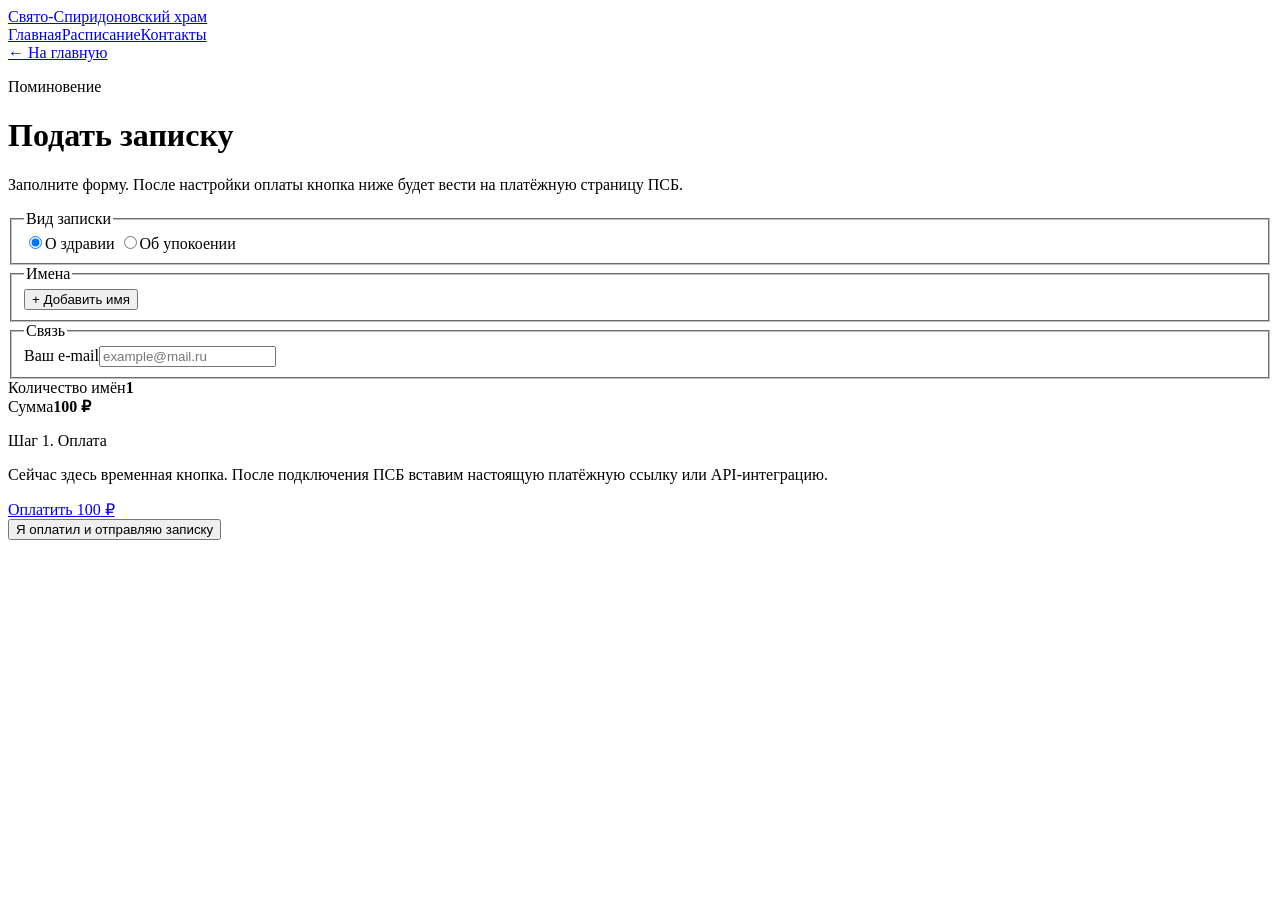
==== notes.html @ 07cff23b "test site" ====
<!doctype html>
<html lang="ru">
<head>
  <meta charset="utf-8">
  <meta name="viewport" content="width=device-width, initial-scale=1">
  <title>Подать записку — Свято-Спиридоновский храм</title>
  <link rel="stylesheet" href="css/style.css">
</head>
<body>
  <header class="site-header">
    <div class="container nav-wrap">
      <a class="brand" href="index.html">Свято-Спиридоновский храм</a>
      <nav class="nav nav-static"><a href="index.html">Главная</a><a href="index.html#schedule">Расписание</a><a href="index.html#contacts">Контакты</a></nav>
    </div>
  </header>

  <main class="notes-page">
    <div class="container narrow">
      <a class="back" href="index.html">← На главную</a>
      <p class="section-kicker">Поминовение</p>
      <h1>Подать записку</h1>
      <p class="lead">Заполните форму. После настройки оплаты кнопка ниже будет вести на платёжную страницу ПСБ.</p>

      <form id="notes-form" class="notes-form">
        <fieldset>
          <legend>Вид записки</legend>
          <div class="choice-grid">
            <label class="choice"><input type="radio" name="noteType" value="О здравии" checked><span>О здравии</span></label>
            <label class="choice"><input type="radio" name="noteType" value="Об упокоении"><span>Об упокоении</span></label>
          </div>
        </fieldset>

        <fieldset>
          <legend>Имена</legend>
          <div id="names"></div>
          <button type="button" class="btn btn-outline" id="add-name">+ Добавить имя</button>
        </fieldset>

        <fieldset>
          <legend>Связь</legend>
          <label class="field"><span>Ваш e-mail</span><input type="email" id="email" placeholder="example@mail.ru" required></label>
        </fieldset>

        <div class="summary">
          <div><span>Количество имён</span><strong id="count">1</strong></div>
          <div><span>Сумма</span><strong><span id="amount">100</span> ₽</strong></div>
        </div>

        <div class="payment-box">
          <p class="payment-title">Шаг 1. Оплата</p>
          <p>Сейчас здесь временная кнопка. После подключения ПСБ вставим настоящую платёжную ссылку или API-интеграцию.</p>
          <a id="pay-link" class="btn btn-primary btn-full" href="#">Оплатить <span id="pay-amount">100</span> ₽</a>
        </div>

        <button class="btn btn-dark btn-full" type="submit">Я оплатил и отправляю записку</button>
        <p id="form-message" class="form-message" role="status"></p>
      </form>
    </div>
  </main>

  <script src="js/notes.js"></script>
</body>
</html>
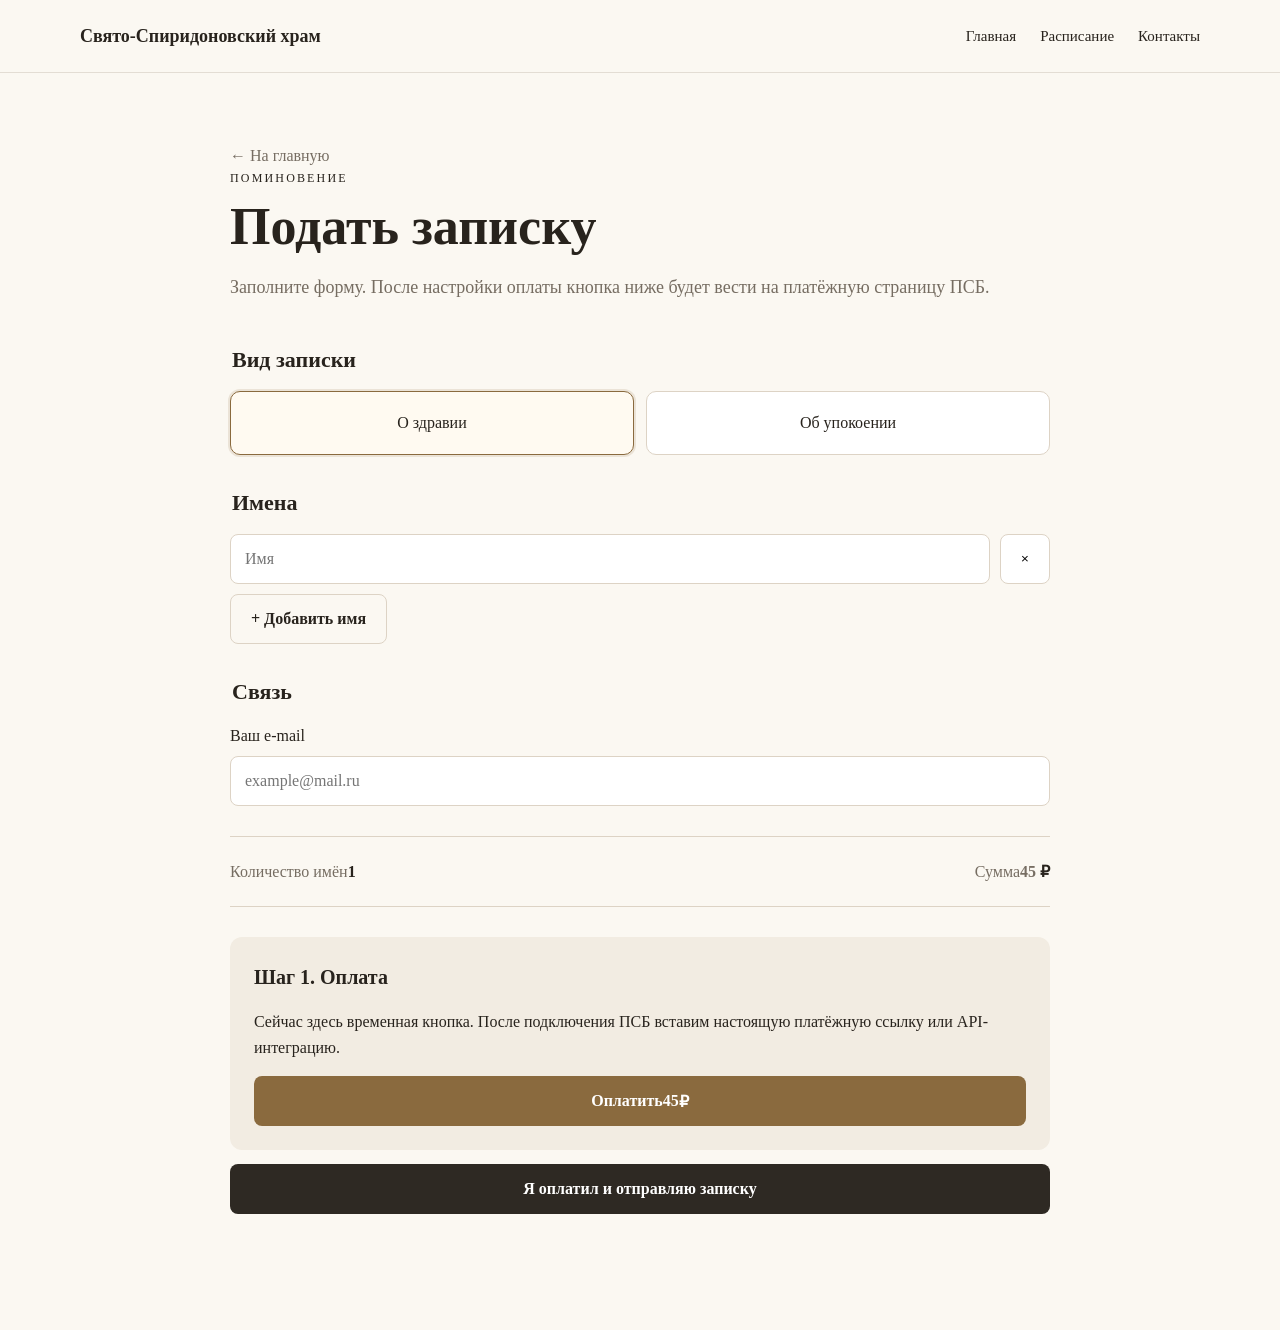
==== commit 16b91521: "Updated favicon" ====
--- a/notes.html
+++ b/notes.html
@@ -4,6 +4,9 @@
   <meta charset="utf-8">
   <meta name="viewport" content="width=device-width, initial-scale=1">
   <title>Подать записку — Свято-Спиридоновский храм</title>
+
+  <link rel="icon" type="image/png" href="favicon.png">
+  
   <link rel="stylesheet" href="css/style.css">
 </head>
 <body>
--- a/css/style.css
+++ b/css/style.css
@@ -0,0 +1,24 @@
+:root{--ink:#28231d;--muted:#766d62;--paper:#fbf8f2;--paper2:#f2ece2;--line:#ddd3c5;--accent:#8a6a3e;--white:#fff}*{box-sizing:border-box}html{scroll-behavior:smooth}body{margin:0;background:var(--paper);color:var(--ink);font-family:Georgia,'Times New Roman',serif;line-height:1.6}.container{width:min(1120px,calc(100% - 40px));margin:0 auto}.narrow{max-width:820px}.site-header{position:sticky;top:0;z-index:20;background:rgba(251,248,242,.96);border-bottom:1px solid rgba(117,100,78,.18);backdrop-filter:blur(10px)}.nav-wrap{min-height:72px;display:flex;align-items:center;justify-content:space-between;gap:24px}.brand{color:var(--ink);text-decoration:none;font-weight:700;font-size:18px}.nav{display:flex;gap:24px;align-items:center}.nav a{color:var(--ink);text-decoration:none;font-size:15px}.menu-btn{display:none;border:0;background:none;font-size:25px}.hero{position:relative;min-height:720px;display:grid;align-items:end;overflow:hidden}.hero img{position:absolute;inset:0;width:100%;height:100%;object-fit:cover}.hero-overlay{position:absolute;inset:0;background:linear-gradient(90deg,rgba(20,15,10,.68),rgba(20,15,10,.18) 70%,rgba(20,15,10,.08))}.hero-content{position:relative;z-index:1;padding:90px 0 85px;color:var(--white)}.eyebrow,.section-kicker{margin:0 0 10px;text-transform:uppercase;letter-spacing:.18em;font-size:12px}.hero h1{max-width:750px;margin:0 0 10px;font-size:clamp(44px,7vw,82px);line-height:1.03}.hero p:not(.eyebrow){font-size:22px;margin:0 0 28px}.hero-actions{display:flex;gap:12px;flex-wrap:wrap}.btn{display:inline-flex;align-items:center;justify-content:center;min-height:50px;padding:0 20px;border-radius:8px;text-decoration:none;border:1px solid transparent;font:600 16px Georgia,'Times New Roman',serif;cursor:pointer}.btn-primary{background:var(--accent);color:#fff}.btn-light{background:rgba(255,255,255,.12);border-color:rgba(255,255,255,.5);color:#fff}.btn-outline{background:transparent;color:var(--ink);border-color:var(--line)}.btn-dark{background:#2e2923;color:#fff}.btn-full{width:100%}.section{padding:88px 0}.section-alt{background:var(--paper2)}.section h2,.notes-page h1{font-size:clamp(34px,5vw,52px);line-height:1.1;margin:0 0 18px}.section p{font-size:18px}.cards{display:grid;grid-template-columns:repeat(3,1fr);gap:18px;margin-top:34px}.card,.contact-item{padding:26px;border:1px solid var(--line);background:rgba(255,255,255,.45);border-radius:12px}.card span,.contact-item span{display:block;color:var(--accent);font-size:13px;text-transform:uppercase;letter-spacing:.12em;margin-bottom:12px}.card strong,.contact-item strong{display:block;font-size:19px;line-height:1.35}.card small,.contact-item small{display:block;color:var(--muted);margin-top:10px}.callout{display:flex;justify-content:space-between;align-items:center;gap:32px;padding:42px;border:1px solid var(--line);background:#fffaf1;border-radius:16px}.callout h2{margin-bottom:8px}.contact-grid{display:grid;grid-template-columns:repeat(3,1fr);gap:18px}.site-footer{padding:28px 0;border-top:1px solid var(--line);color:var(--muted);font-size:14px}.footer-wrap{display:flex;justify-content:space-between;gap:20px}.notes-page{padding:70px 0 100px}.back{color:var(--muted);text-decoration:none}.lead{font-size:18px;color:var(--muted);margin-top:0}.notes-form{margin-top:40px}.notes-form fieldset{border:0;padding:0;margin:0 0 30px}.notes-form legend{font-size:22px;font-weight:700;margin-bottom:14px}.choice-grid{display:grid;grid-template-columns:1fr 1fr;gap:12px}.choice input{position:absolute;opacity:0}.choice span{display:block;padding:18px;border:1px solid var(--line);border-radius:10px;background:#fff;cursor:pointer;text-align:center}.choice input:checked+span{border-color:var(--accent);box-shadow:0 0 0 2px rgba(138,106,62,.15);background:#fffaf1}.name-row{display:flex;gap:10px;margin-bottom:10px}.name-row input,.field input{width:100%;height:50px;border:1px solid var(--line);border-radius:8px;background:#fff;padding:0 14px;font:16px Georgia,'Times New Roman',serif}.remove-name{min-width:50px;border:1px solid var(--line);border-radius:8px;background:#fff;cursor:pointer}.field{display:block}.field span{display:block;margin-bottom:7px}.summary{display:flex;justify-content:space-between;gap:20px;padding:22px 0;border-top:1px solid var(--line);border-bottom:1px solid var(--line);margin:30px 0}.summary span{color:var(--muted)}.payment-box{padding:24px;border-radius:12px;background:var(--paper2);margin-bottom:14px}.payment-title{font-size:20px;font-weight:700;margin:0 0 6px}.payment-box p{margin:0 0 16px}.form-message{margin-top:15px;color:var(--muted)}@media(max-width:760px){.nav{display:none}.menu-btn{display:block}.hero{min-height:650px}.hero-content{padding-bottom:60px}.cards,.contact-grid{grid-template-columns:1fr}.callout,.footer-wrap{display:block}.callout .btn{margin-top:18px}.nav-static{display:flex;gap:12px}.choice-grid{grid-template-columns:1fr}.container{width:min(100% - 28px,1120px)}}
+
+/* Schedule paper */
+.schedule-paper{margin-top:34px;max-width:900px;margin-left:auto;margin-right:auto;padding:44px 48px;background:#fffdf8;border:1px solid #d8cdbc;box-shadow:0 18px 45px rgba(52,39,24,.10),0 2px 5px rgba(52,39,24,.06);position:relative}
+.schedule-paper:before{content:"";position:absolute;inset:10px;border:1px solid rgba(138,106,62,.18);pointer-events:none}
+.schedule-paper-head{display:flex;justify-content:space-between;gap:24px;align-items:flex-start;position:relative;padding-bottom:24px;border-bottom:1px solid var(--line)}
+.schedule-label{text-transform:uppercase;letter-spacing:.16em;color:var(--accent);font-size:11px!important;margin:0 0 8px!important}
+.schedule-paper h3{font-family:Georgia,'Times New Roman',serif;font-size:clamp(28px,4vw,40px);line-height:1.1;margin:0}
+.schedule-status{font-size:13px;color:var(--muted);padding-top:7px;white-space:nowrap}
+.status-dot{display:inline-flex;width:20px;height:20px;align-items:center;justify-content:center;border-radius:50%;border:1px solid currentColor;margin-right:6px;font-size:12px}
+.schedule-list{position:relative}
+.schedule-day{display:grid;grid-template-columns:100px 1fr;gap:28px;padding:22px 0;border-bottom:1px dotted #d6ccbc}
+.schedule-day:last-child{border-bottom:0}
+.schedule-date strong{display:block;font-size:19px;line-height:1.1}
+.schedule-date span{display:block;color:var(--muted);margin-top:5px;font-size:14px}
+.schedule-services{display:grid;gap:8px}
+.schedule-service{display:grid;grid-template-columns:1fr auto;gap:20px;align-items:baseline;font-size:18px}
+.schedule-service time{font-variant-numeric:tabular-nums;white-space:nowrap;color:var(--accent);font-weight:700}
+.schedule-footer{border-top:1px solid var(--line);padding-top:20px;margin-top:4px;color:var(--muted);font-size:14px;position:relative}
+.schedule-warning{box-shadow:0 18px 45px rgba(52,39,24,.10),0 0 0 2px rgba(138,106,62,.08)}
+.schedule-expired{filter:saturate(.75);box-shadow:0 18px 45px rgba(52,39,24,.08),0 0 0 2px rgba(118,109,98,.12)}
+.schedule-expired .schedule-status{color:#8b6b57;font-weight:700}
+.schedule-error{color:var(--muted);margin:25px 0}
+@media(max-width:760px){.schedule-paper{padding:30px 22px}.schedule-paper:before{inset:7px}.schedule-paper-head{display:block}.schedule-status{padding-top:13px}.schedule-day{grid-template-columns:68px 1fr;gap:16px;padding:18px 0}.schedule-service{font-size:16px;gap:12px}}
